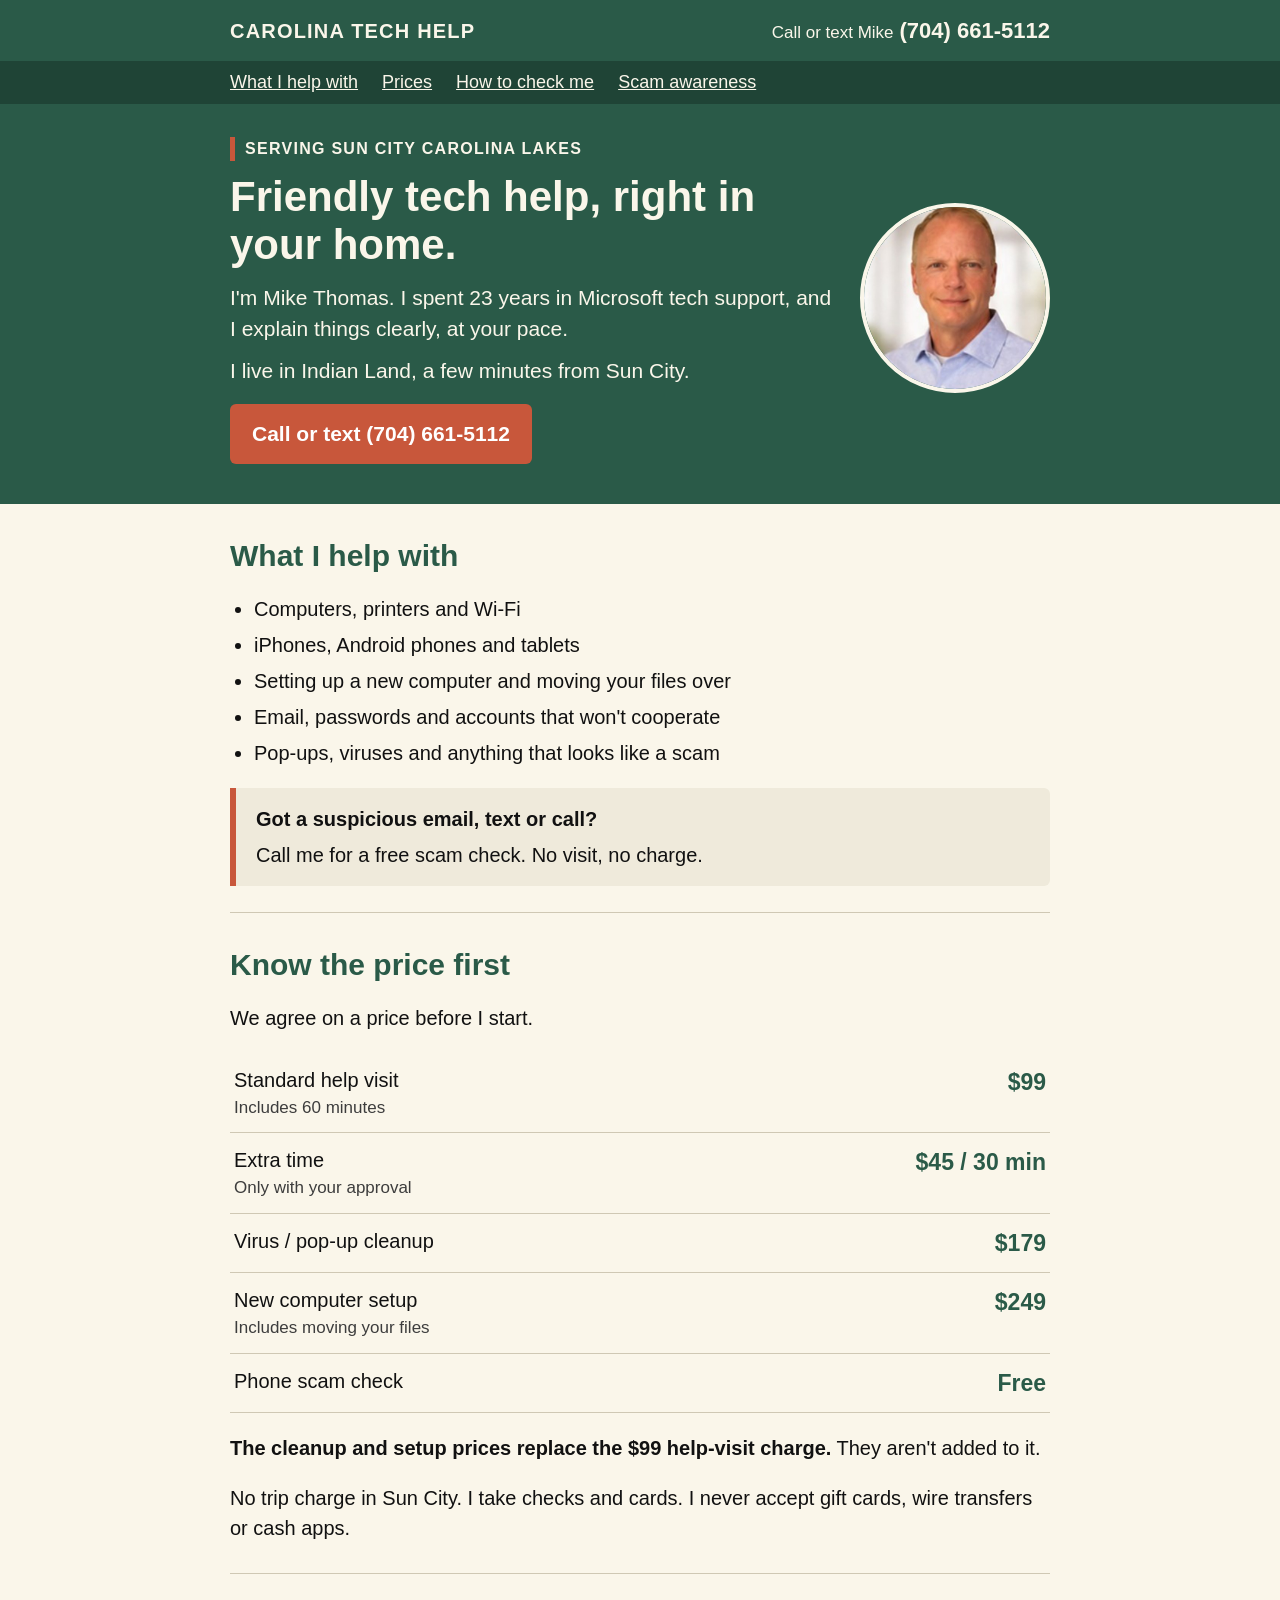
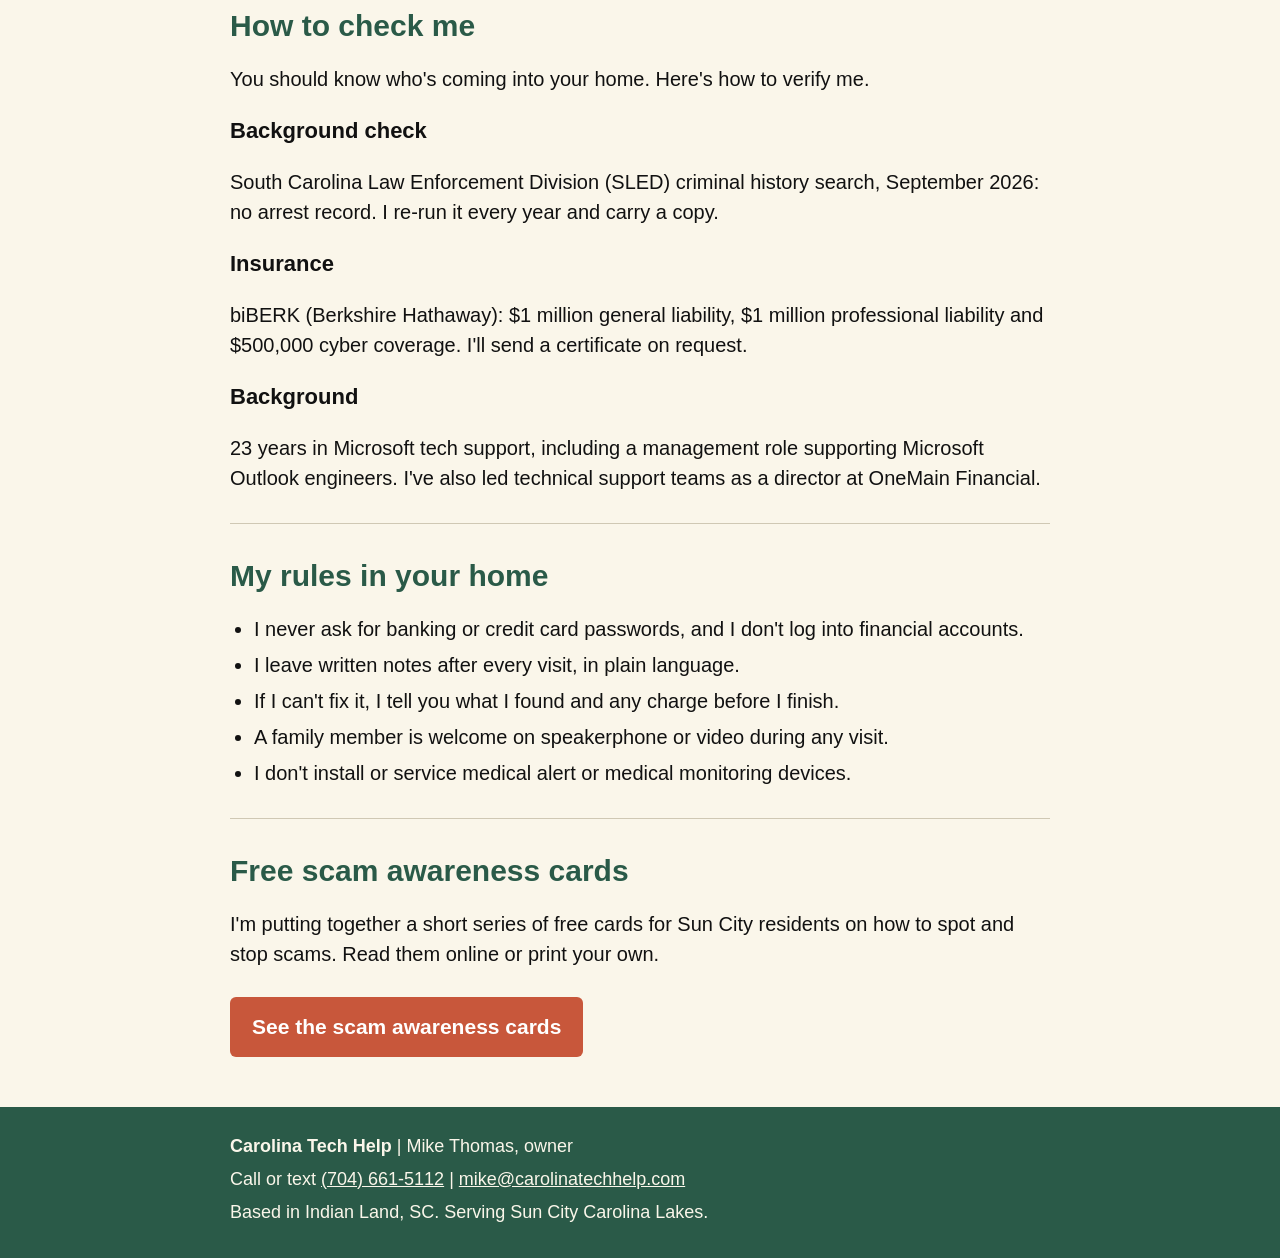
==== index.html @ d133eac3 "Add files via upload" ====
<!doctype html>
<html lang="en">
<head>
<meta charset="utf-8">
<meta name="viewport" content="width=device-width, initial-scale=1">
<title>Carolina Tech Help | In-home tech help for Sun City Carolina Lakes</title>
<meta name="description" content="Friendly, in-home computer and phone help from Mike Thomas, serving Sun City Carolina Lakes. 23 years in Microsoft tech support. Prices posted up front.">
<link rel="stylesheet" href="/style.css">
</head>
<body>
<header class="top">
  <div class="wrap">
    <a class="brand" href="/">CAROLINA TECH HELP</a>
    <a class="top-phone" href="tel:+17046615112"><span>Call or text Mike</span>(704) 661-5112</a>
  </div>
</header>
<nav class="sub" aria-label="Site">
  <div class="wrap">
    <a href="#help">What I help with</a>
    <a href="#prices">Prices</a>
    <a href="#verify">How to check me</a>
    <a href="/scams">Scam awareness</a>
  </div>
</nav>

<section class="hero">
  <div class="wrap">
    <div>
      <div class="kicker">Serving Sun City Carolina Lakes</div>
      <h1>Friendly tech help, right in your home.</h1>
      <p>I'm Mike Thomas. I spent 23 years in Microsoft tech support, and I explain things clearly, at your pace.</p>
      <p>I live in Indian Land, a few minutes from Sun City.</p>
      <a class="btn" href="tel:+17046615112">Call or text (704) 661-5112</a>
    </div>
    <img src="/mike-thomas.jpg" alt="Mike Thomas, owner of Carolina Tech Help" width="190" height="190">
  </div>
</section>

<main class="wrap">
  <section id="help">
    <h2>What I help with</h2>
    <ul>
      <li>Computers, printers and Wi-Fi</li>
      <li>iPhones, Android phones and tablets</li>
      <li>Setting up a new computer and moving your files over</li>
      <li>Email, passwords and accounts that won't cooperate</li>
      <li>Pop-ups, viruses and anything that looks like a scam</li>
    </ul>
    <div class="panel">
      <p><strong>Got a suspicious email, text or call?</strong></p>
      <p>Call me for a free scam check. No visit, no charge.</p>
    </div>
  </section>

  <section id="prices">
    <h2>Know the price first</h2>
    <p>We agree on a price before I start.</p>
    <table class="prices">
      <tr><td>Standard help visit<small>Includes 60 minutes</small></td><td class="p">$99</td></tr>
      <tr><td>Extra time<small>Only with your approval</small></td><td class="p">$45 / 30 min</td></tr>
      <tr><td>Virus / pop-up cleanup</td><td class="p">$179</td></tr>
      <tr><td>New computer setup<small>Includes moving your files</small></td><td class="p">$249</td></tr>
      <tr><td>Phone scam check</td><td class="p">Free</td></tr>
    </table>
    <p><strong>The cleanup and setup prices replace the $99 help-visit charge.</strong> They aren't added to it.</p>
    <p>No trip charge in Sun City. I take checks and cards. I never accept gift cards, wire transfers or cash apps.</p>
  </section>

  <section id="verify">
    <h2>How to check me</h2>
    <p>You should know who's coming into your home. Here's how to verify me.</p>
    <h3>Background check</h3>
    <p>South Carolina Law Enforcement Division (SLED) criminal history search, September 2026: no arrest record. I re-run it every year and carry a copy.</p>
    <h3>Insurance</h3>
    <p>biBERK (Berkshire Hathaway): $1 million general liability, $1 million professional liability and $500,000 cyber coverage. I'll send a certificate on request.</p>
    <h3>Background</h3>
    <p>23 years in Microsoft tech support, including a management role supporting Microsoft Outlook engineers. I've also led technical support teams as a director at OneMain Financial.</p>
  </section>

  <section id="rules">
    <h2>My rules in your home</h2>
    <ul>
      <li>I never ask for banking or credit card passwords, and I don't log into financial accounts.</li>
      <li>I leave written notes after every visit, in plain language.</li>
      <li>If I can't fix it, I tell you what I found and any charge before I finish.</li>
      <li>A family member is welcome on speakerphone or video during any visit.</li>
      <li>I don't install or service medical alert or medical monitoring devices.</li>
    </ul>
  </section>

  <section id="scams">
    <h2>Free scam awareness cards</h2>
    <p>I'm putting together a short series of free cards for Sun City residents on how to spot and stop scams. Read them online or print your own.</p>
    <a class="btn" href="/scams">See the scam awareness cards</a>
  </section>
</main>

<footer>
  <div class="wrap">
    <p><strong>Carolina Tech Help</strong> | Mike Thomas, owner</p>
    <p>Call or text <a href="tel:+17046615112">(704) 661-5112</a> | <a href="mailto:mike@carolinatechhelp.com">mike@carolinatechhelp.com</a></p>
    <p>Based in Indian Land, SC. Serving Sun City Carolina Lakes.</p>
  </div>
</footer>
</body>
</html>
---- style.css ----
:root {
  --pine: #2a5a48;
  --pine-dark: #1f4436;
  --bone: #faf6ea;
  --panel: #efeadb;
  --terra: #c8573b;
  --ink: #111;
  --muted: #3d3d3d;
  --rule: #cfc8b4;
}
* { box-sizing: border-box; }
html { font-size: 20px; }
body {
  margin: 0;
  background: var(--bone);
  color: var(--ink);
  font-family: Arial, "Liberation Sans", Helvetica, sans-serif;
  line-height: 1.5;
}
a { color: var(--pine); }
a:focus-visible, .btn:focus-visible { outline: 3px solid var(--terra); outline-offset: 3px; }
.wrap { max-width: 860px; margin: 0 auto; padding: 0 20px; }

header.top { background: var(--pine); color: var(--bone); }
header.top .wrap { display: flex; flex-wrap: wrap; align-items: center; justify-content: space-between; gap: 8px 24px; padding-top: 14px; padding-bottom: 14px; }
.brand { color: var(--bone); text-decoration: none; font-weight: 700; letter-spacing: .06em; font-size: 1rem; }
.top-phone { color: var(--bone); font-weight: 700; font-size: 1.1rem; text-decoration: none; white-space: nowrap; }
.top-phone span { font-weight: 400; font-size: .85rem; margin-right: 6px; }

nav.sub { background: var(--pine-dark); }
nav.sub .wrap { display: flex; gap: 24px; padding-top: 8px; padding-bottom: 8px; flex-wrap: wrap; }
nav.sub a { color: var(--bone); font-size: .9rem; }

.hero { background: var(--pine); color: var(--bone); padding: 28px 0 40px; }
.hero .wrap { display: grid; grid-template-columns: 1fr auto; gap: 28px; align-items: center; }
.hero h1 { font-size: 2.1rem; line-height: 1.15; margin: 0 0 12px; }
.hero p { margin: 0 0 10px; font-size: 1.05rem; }
.hero img { width: 190px; height: 190px; border-radius: 50%; border: 4px solid var(--bone); object-fit: cover; }
.kicker { display: inline-block; border-left: 5px solid var(--terra); padding-left: 10px; font-weight: 700; font-size: .8rem; letter-spacing: .08em; text-transform: uppercase; margin-bottom: 12px; }

.btn { display: inline-block; background: var(--terra); color: #fff; font-weight: 700; text-decoration: none; padding: 14px 22px; border-radius: 6px; font-size: 1.05rem; margin-top: 8px; }

main section { padding: 34px 0 10px; }
main section + section { border-top: 1px solid var(--rule); }
h2 { color: var(--pine); font-size: 1.5rem; margin: 0 0 14px; line-height: 1.2; }
h3 { font-size: 1.1rem; margin: 18px 0 6px; }
ul { padding-left: 1.2em; }
li { margin-bottom: 6px; }

table.prices { width: 100%; border-collapse: collapse; margin: 6px 0 12px; }
table.prices td { padding: 12px 4px; border-bottom: 1px solid var(--rule); vertical-align: top; }
table.prices td.p { text-align: right; font-weight: 700; white-space: nowrap; color: var(--pine); font-size: 1.15rem; }
table.prices small { display: block; color: var(--muted); font-size: .85rem; }

.panel { background: var(--panel); border-left: 6px solid var(--terra); padding: 16px 20px; margin: 16px 0; border-radius: 0 6px 6px 0; }
.panel p { margin: 0 0 6px; }
.panel p:last-child { margin-bottom: 0; }

.steps { list-style: none; padding: 0; counter-reset: s; }
.steps li { counter-increment: s; position: relative; padding-left: 56px; margin-bottom: 18px; }
.steps li::before { content: counter(s); position: absolute; left: 0; top: 0; width: 38px; height: 38px; border-radius: 50%; background: var(--pine); color: var(--bone); font-weight: 700; display: flex; align-items: center; justify-content: center; }
.steps strong { display: block; font-size: 1.1rem; }

.big-number { font-size: 1.6rem; font-weight: 700; color: var(--pine); text-decoration: none; }
dl.numbers dt { font-weight: 700; margin-top: 14px; }
dl.numbers dd { margin: 2px 0 0; }

.card-list { display: grid; gap: 16px; }
.card-item { background: #fff; border: 1px solid var(--rule); border-radius: 8px; padding: 18px 20px; }
.card-item .tag { font-size: .8rem; font-weight: 700; letter-spacing: .06em; color: var(--terra); text-transform: uppercase; }
.card-item h3 { margin-top: 4px; }
.soon { color: var(--muted); }

footer { background: var(--pine); color: var(--bone); margin-top: 40px; padding: 26px 0; font-size: .9rem; }
footer a { color: var(--bone); }
footer p { margin: 0 0 6px; }

@media (max-width: 640px) {
  html { font-size: 19px; }
  .hero .wrap { grid-template-columns: 1fr; }
  .hero img { width: 150px; height: 150px; order: -1; }
  .hero h1 { font-size: 1.75rem; }
}
@media print {
  header.top, nav.sub, footer, .btn { display: none; }
  body { background: #fff; }
}
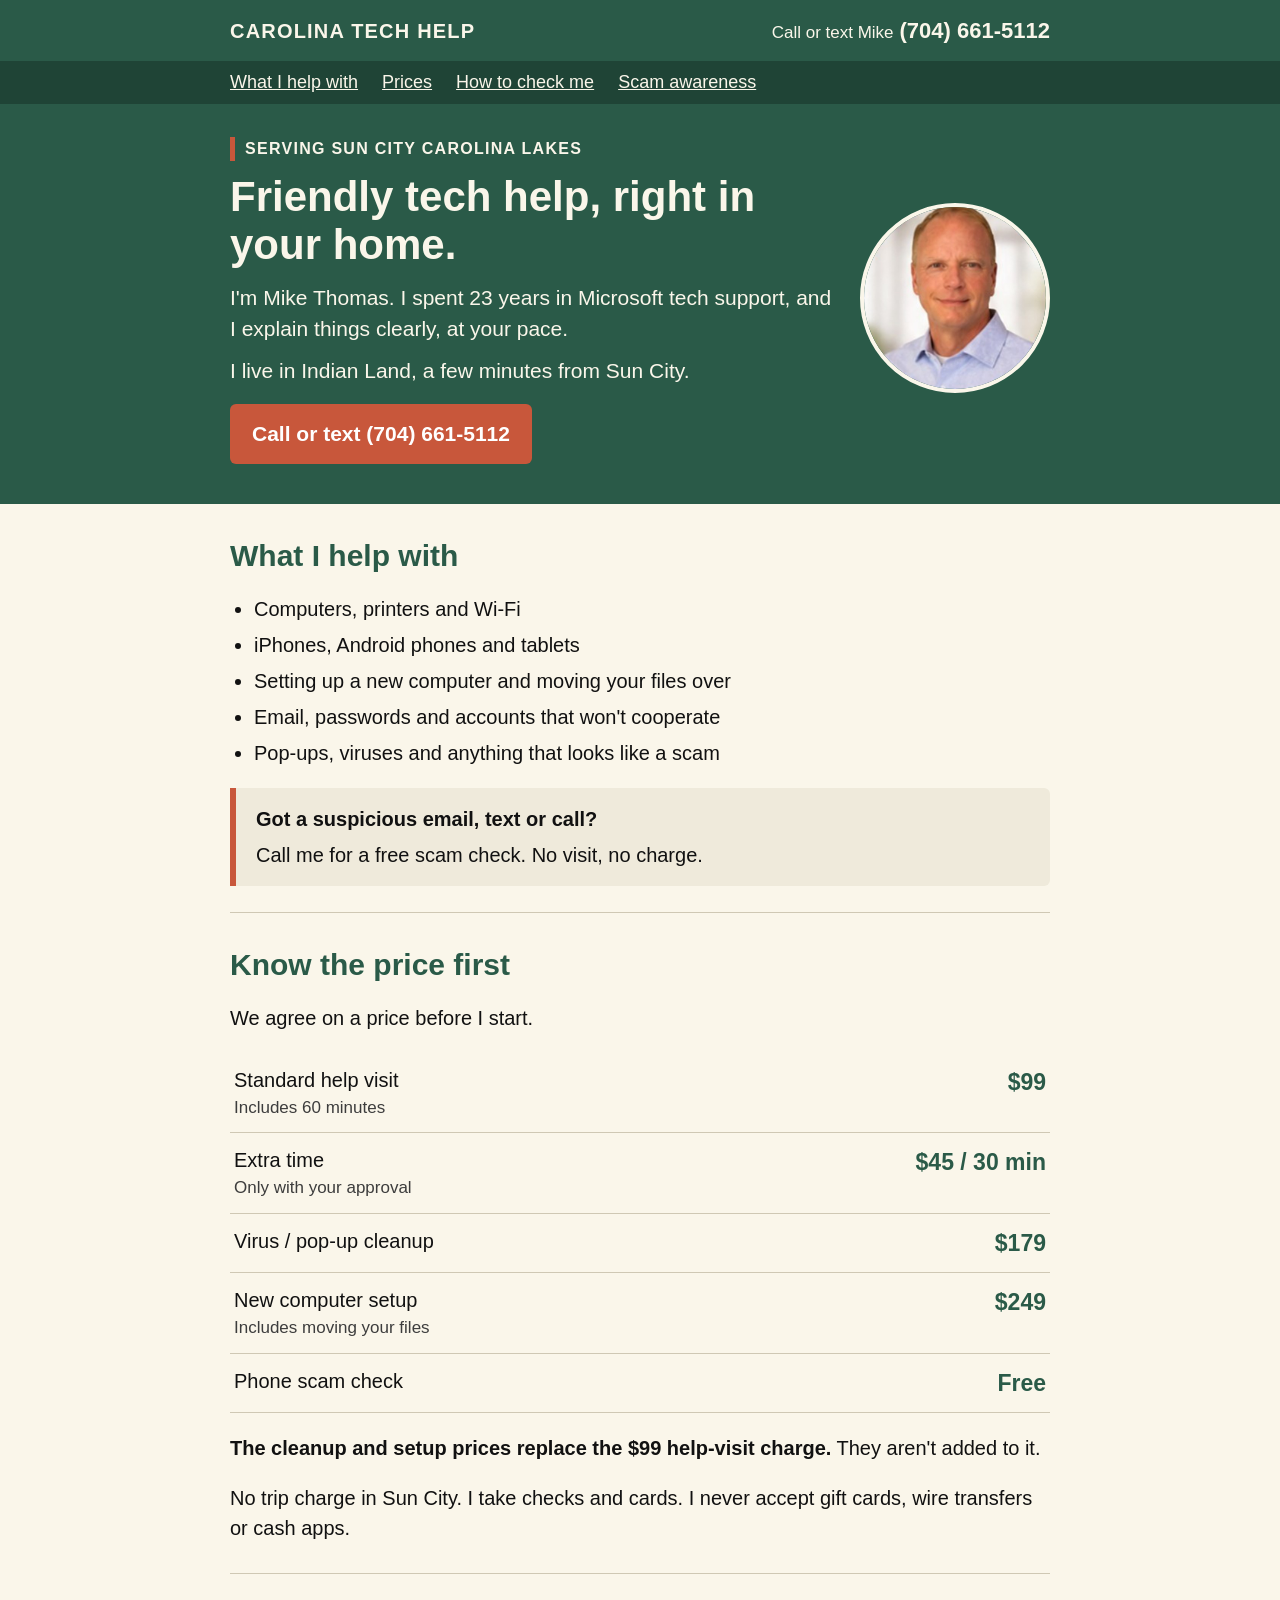
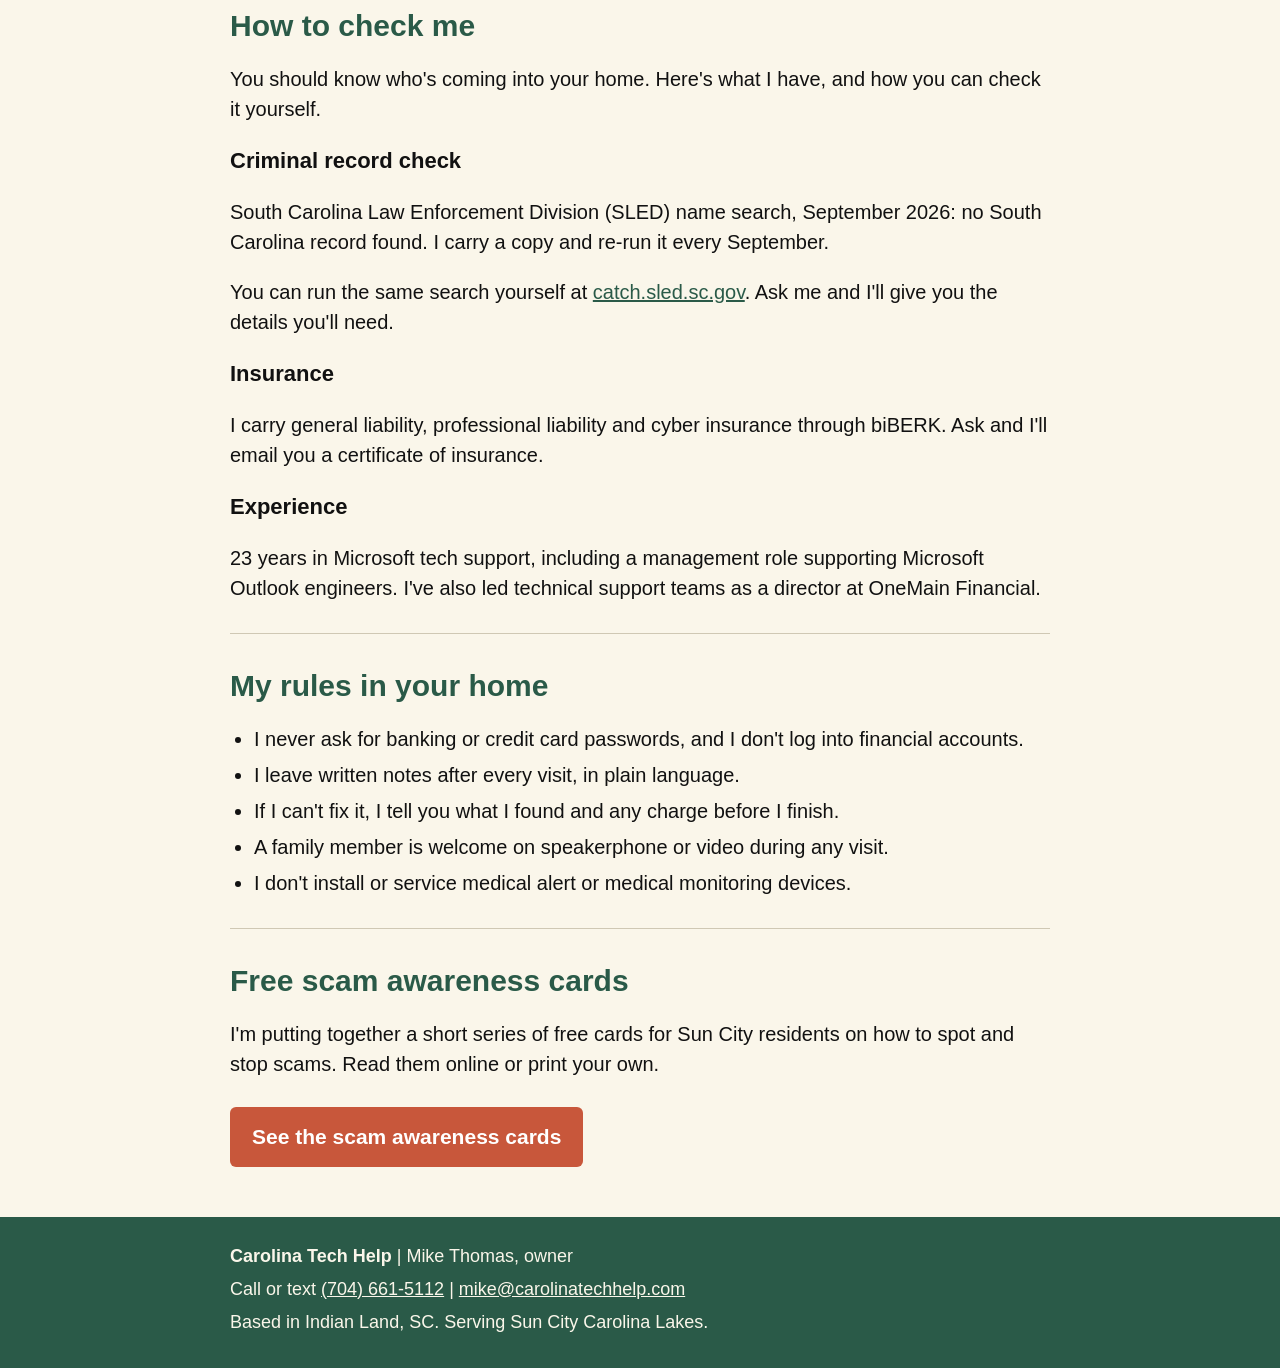
==== commit f8fa083e: "Tighten background check and insurance wording" ====
--- a/index.html
+++ b/index.html
@@ -68,12 +68,13 @@
 
   <section id="verify">
     <h2>How to check me</h2>
-    <p>You should know who's coming into your home. Here's how to verify me.</p>
-    <h3>Background check</h3>
-    <p>South Carolina Law Enforcement Division (SLED) criminal history search, September 2026: no arrest record. I re-run it every year and carry a copy.</p>
+    <p>You should know who's coming into your home. Here's what I have, and how you can check it yourself.</p>
+    <h3>Criminal record check</h3>
+    <p>South Carolina Law Enforcement Division (SLED) name search, September 2026: no South Carolina record found. I carry a copy and re-run it every September.</p>
+    <p>You can run the same search yourself at <a href="https://catch.sled.sc.gov">catch.sled.sc.gov</a>. Ask me and I'll give you the details you'll need.</p>
     <h3>Insurance</h3>
-    <p>biBERK (Berkshire Hathaway): $1 million general liability, $1 million professional liability and $500,000 cyber coverage. I'll send a certificate on request.</p>
-    <h3>Background</h3>
+    <p>I carry general liability, professional liability and cyber insurance through biBERK. Ask and I'll email you a certificate of insurance.</p>
+    <h3>Experience</h3>
     <p>23 years in Microsoft tech support, including a management role supporting Microsoft Outlook engineers. I've also led technical support teams as a director at OneMain Financial.</p>
   </section>
 
